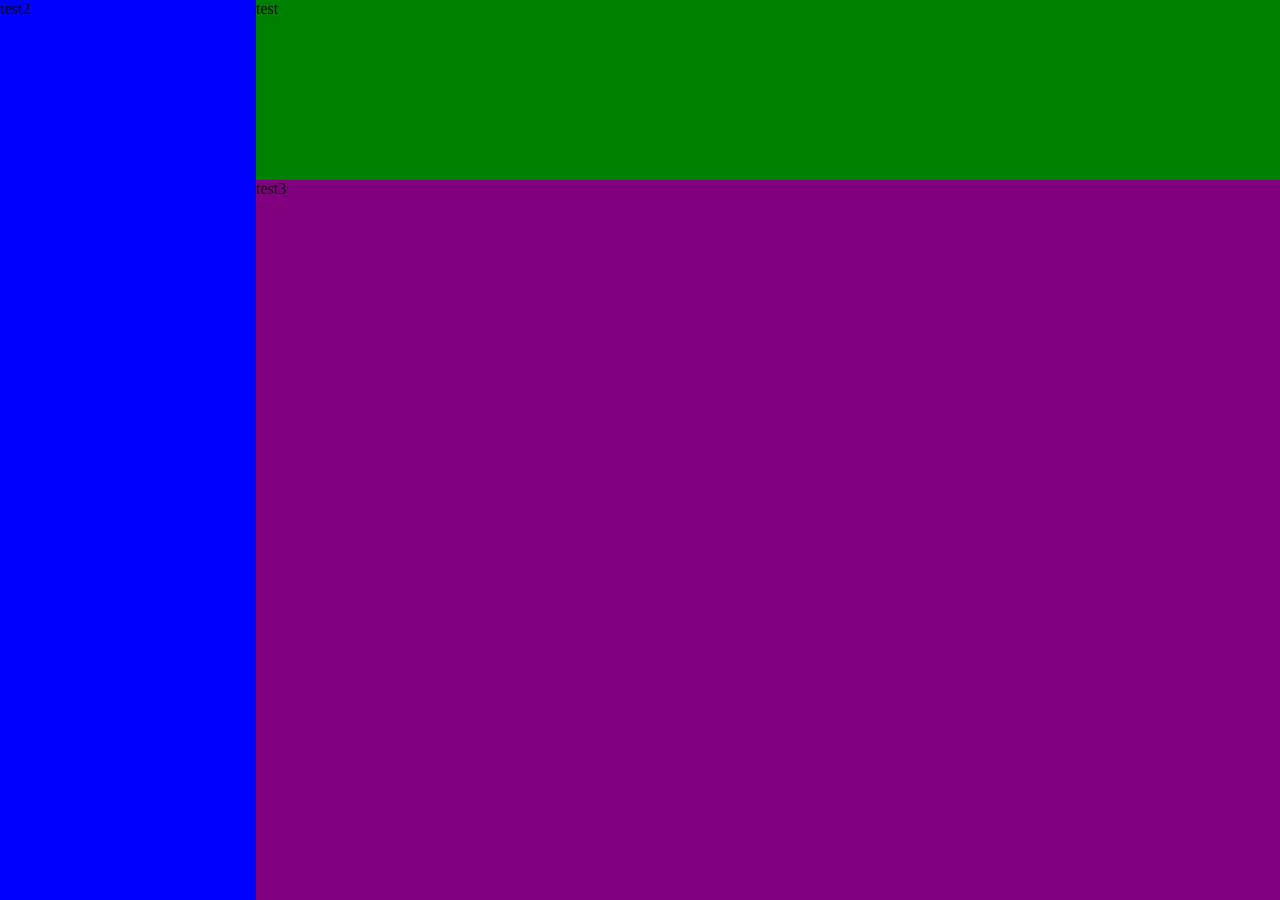
==== index.html @ ccec9610 "Create initial grid layout Created initial grid layout with 3 distinct sections." ====
<!DOCTYPE html>
<html lang="en">
  <head>
    <meta charset="UTF-8">
    <meta http-equiv="X-UA-Compatible" content="IE=edge">
    <meta name="viewport" content="width=device-width, initial-scale=1.0">
    <title>Admin Dashboard</title>
    <link rel="stylesheet" href="styles/style.css">
  </head>
  <body>
    <div class="container">

        <div class="header">
            test
        </div>

        <div class="sidebar">
            test2
        </div>

        <div class="main">
            test3
        </div>
    </div>
  </body>
</html>
---- styles/style.css ----
* {
    margin: 0;
    padding: 0;
    box-sizing: border-box;
}

html, 
body {
    height: 100vh;
    width: 100vw;
}

.container {
    display: grid;
    height: 100%;
    grid-template-columns: 1fr 4fr;
    grid-template-rows: 1fr 4fr;
}

.header {
    background-color: green;
    grid-column: 2 / 3;
}

.sidebar {
    background-color: blue;
    grid-column: 1 / 2;
    grid-row: 1 / 3;
}

.main {
    background-color: purple;
    grid-column: 2 / 3;
    grid-row: 2 / 3;
}
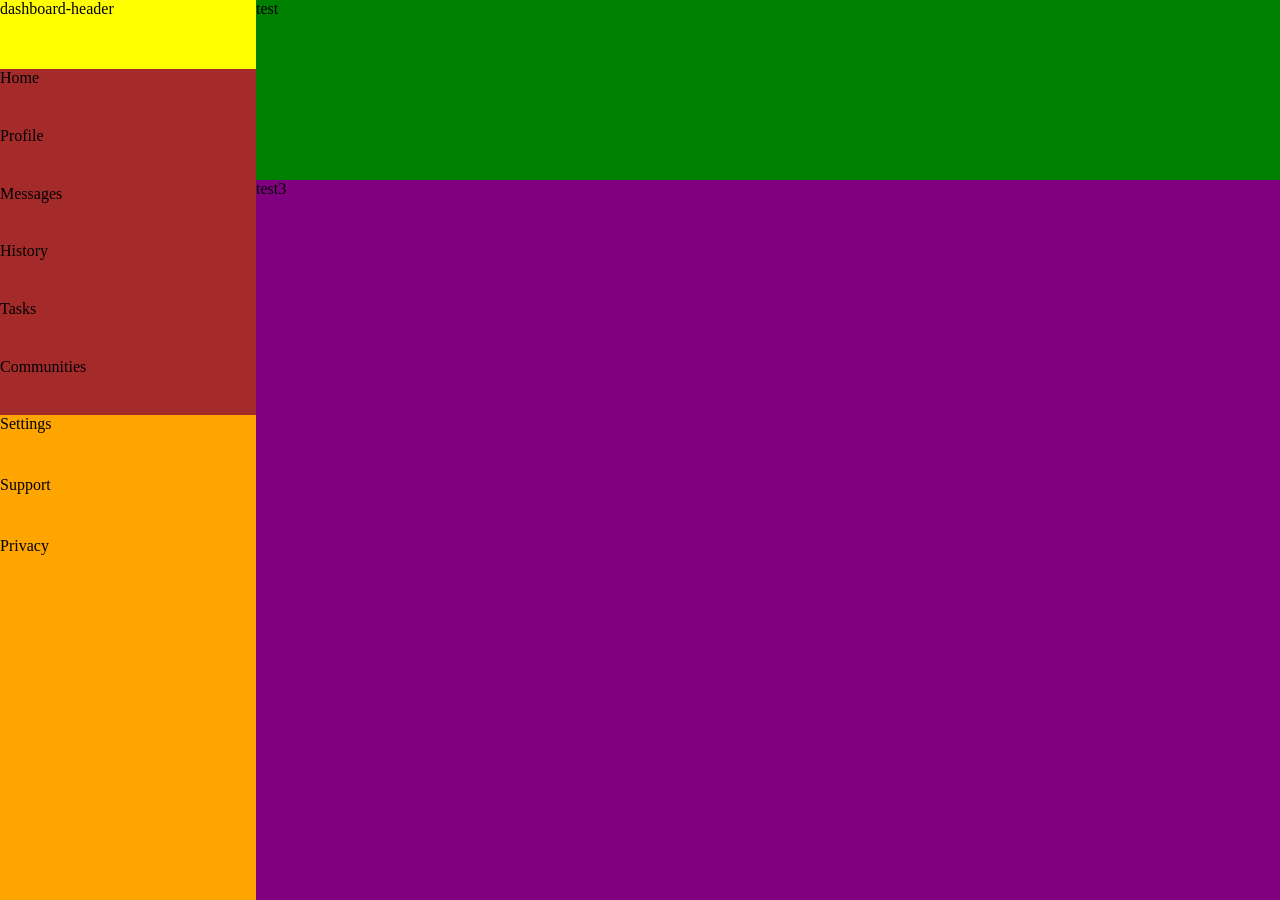
==== commit f9b5008a: "Create "grid within grid" in sidebar Created grid within the sidebar to better position links." ====
--- a/index.html
+++ b/index.html
@@ -15,7 +15,44 @@
         </div>
 
         <div class="sidebar">
-            test2
+            <div class="dashboard-header">
+                <div class="dashboard-label">
+                    dashboard-header
+                </div>
+            </div>
+
+            <div class="personal-link">
+                <div class="home-link">
+                    Home
+                </div>
+                <div class="profile-link">
+                    Profile
+                </div>
+                <div class="messages-link">
+                    Messages
+                </div>
+                <div class="history-link">
+                    History
+                </div>
+                <div class="tasks-link">
+                    Tasks
+                </div>
+                <div class="communities-link">
+                    Communities
+                </div>
+            </div>
+
+            <div class="settings">
+                <div class="settings-link">
+                    Settings
+                </div>
+                <div class="support-link">
+                    Support
+                </div>
+                <div class="privacy-link">
+                    Privacy
+                </div>
+            </div>
         </div>
 
         <div class="main">
--- a/styles/style.css
+++ b/styles/style.css
@@ -26,6 +26,24 @@
     background-color: blue;
     grid-column: 1 / 2;
     grid-row: 1 / 3;
+    display: grid;
+    grid-template-rows: 1fr 5fr 7fr;
+}
+
+.dashboard-header {
+    background-color: yellow;
+}
+
+.personal-link {
+    background-color: brown;
+    display: grid;
+    grid-template-rows: repeat(6, 1fr);
+}
+
+.settings {
+    background-color: orange;
+    display: grid;
+    grid-template-rows: repeat(8, 1fr);
 }
 
 .main {
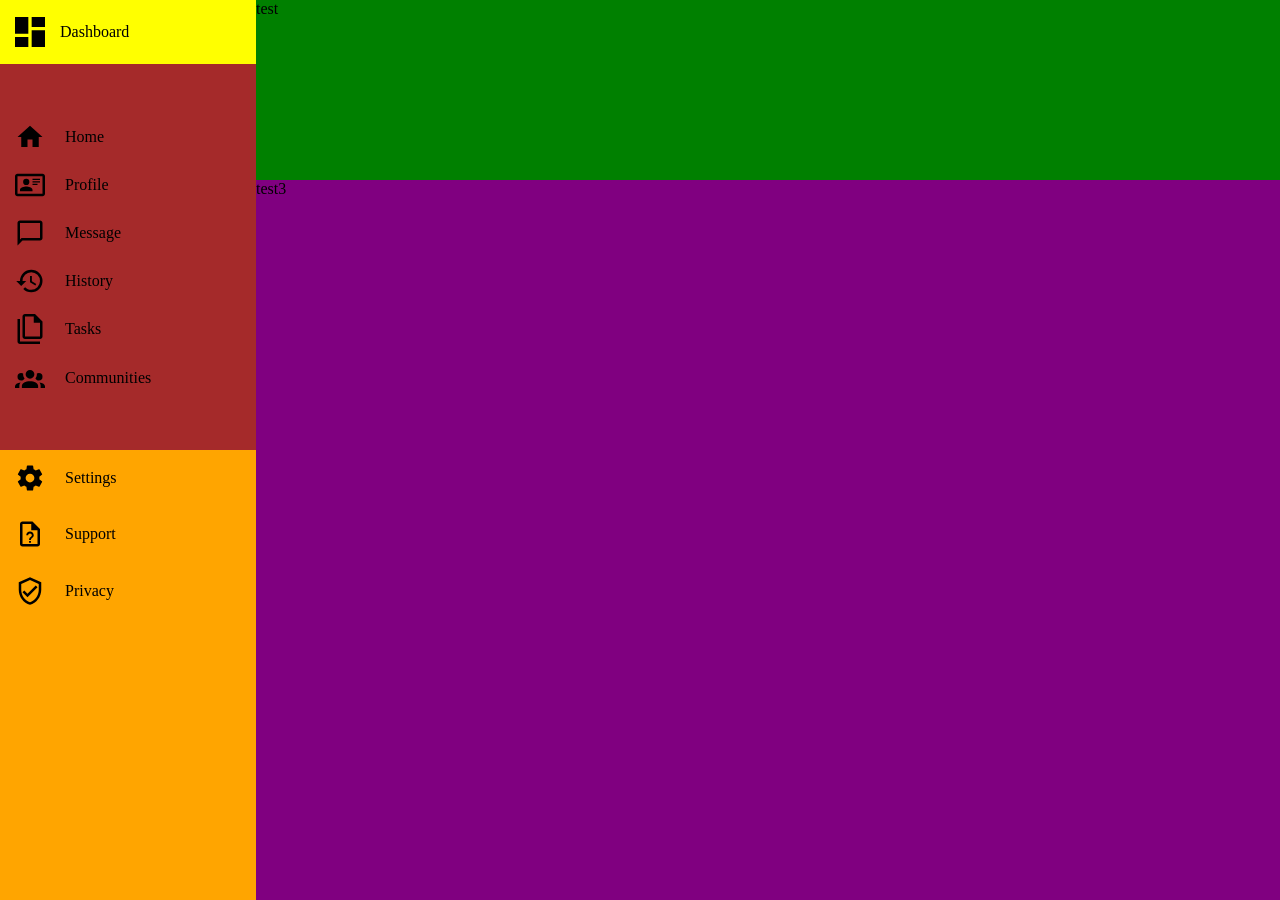
==== commit 50e37bc9: "Complete initial design of sidebar Use grid in sidebar and insert icons and their link labels." ====
--- a/index.html
+++ b/index.html
@@ -16,41 +16,53 @@
 
         <div class="sidebar">
             <div class="dashboard-header">
-                <div class="dashboard-label">
-                    dashboard-header
-                </div>
+                <!-- <div class="dashboard-label"> -->
+                <img src="images/view-dashboard.svg" id="dashboard-icon">
+                <p id="dashboard-text">Dashboard</p>
+                <!-- </div> -->
             </div>
 
             <div class="personal-link">
+                <div></div>
                 <div class="home-link">
-                    Home
+                    <img src="images/home.svg" id="home-icon">
+                    <p id="home-text">Home</p>
                 </div>
                 <div class="profile-link">
-                    Profile
+                    <img src="images/card-account-details-outline.svg" id="profile-icon">
+                    <p id="profile-text">Profile</p>
                 </div>
                 <div class="messages-link">
-                    Messages
+                    <img src="images/message-outline.svg" id="message-icon">
+                    <p id="message-text">Message</p>
                 </div>
                 <div class="history-link">
-                    History
+                    <img src="images/history.svg" id="history-icon">
+                    <p id="history-text">History</p>
                 </div>
                 <div class="tasks-link">
-                    Tasks
+                    <img src="images/file-multiple-outline.svg" id="tasks-icon">
+                    <p id="tasks-text">Tasks</p>
                 </div>
                 <div class="communities-link">
-                    Communities
+                    <img src="images/account-group.svg" id="communities-icon">
+                    <p id="communities-text">Communities</p>
+                    <div></div>
                 </div>
             </div>
 
             <div class="settings">
                 <div class="settings-link">
-                    Settings
+                    <img src="images/cog.svg" id="settings-icon">
+                    <p id="settings-text">Settings</p>
                 </div>
                 <div class="support-link">
-                    Support
+                    <img src="images/file-question-outline.svg" id="support-icon">
+                    <p id="support-text">Support</p>
                 </div>
                 <div class="privacy-link">
-                    Privacy
+                    <img src="images/shield-check-outline.svg" id="privacy-icon">
+                    <p id="privacy-text">Privacy</p>
                 </div>
             </div>
         </div>
--- a/styles/style.css
+++ b/styles/style.css
@@ -27,17 +27,54 @@
     grid-column: 1 / 2;
     grid-row: 1 / 3;
     display: grid;
-    grid-template-rows: 1fr 5fr 7fr;
+    grid-template-rows: 1fr 6fr 7fr;
+    /* place-items: center; */
 }
+
+/* .dashboard-label {
+    place-items: center;
+} */
 
 .dashboard-header {
     background-color: yellow;
+    display: flex;
+    /* flex-direction: column; */
+    align-items: center;
+    padding-left: 10px;
+}
+
+.dashboard-header img {
+    height: 40px;
+    width: 40px;
+    margin-right: 10px;
+}
+
+.dashboard-header p {
+    display: inline;
 }
 
 .personal-link {
     background-color: brown;
     display: grid;
-    grid-template-rows: repeat(6, 1fr);
+    grid-template-rows: repeat(8, 1fr);
+}
+
+.personal-link div,
+.settings div{
+    display: flex;
+    align-items: center;
+    padding-left: 15px;
+}
+
+.personal-link img,
+.settings img {
+    height: 30px;
+    width: 30px;
+    margin-right: 20px;
+}
+
+.personal-link p {
+    display: inline;
 }
 
 .settings {
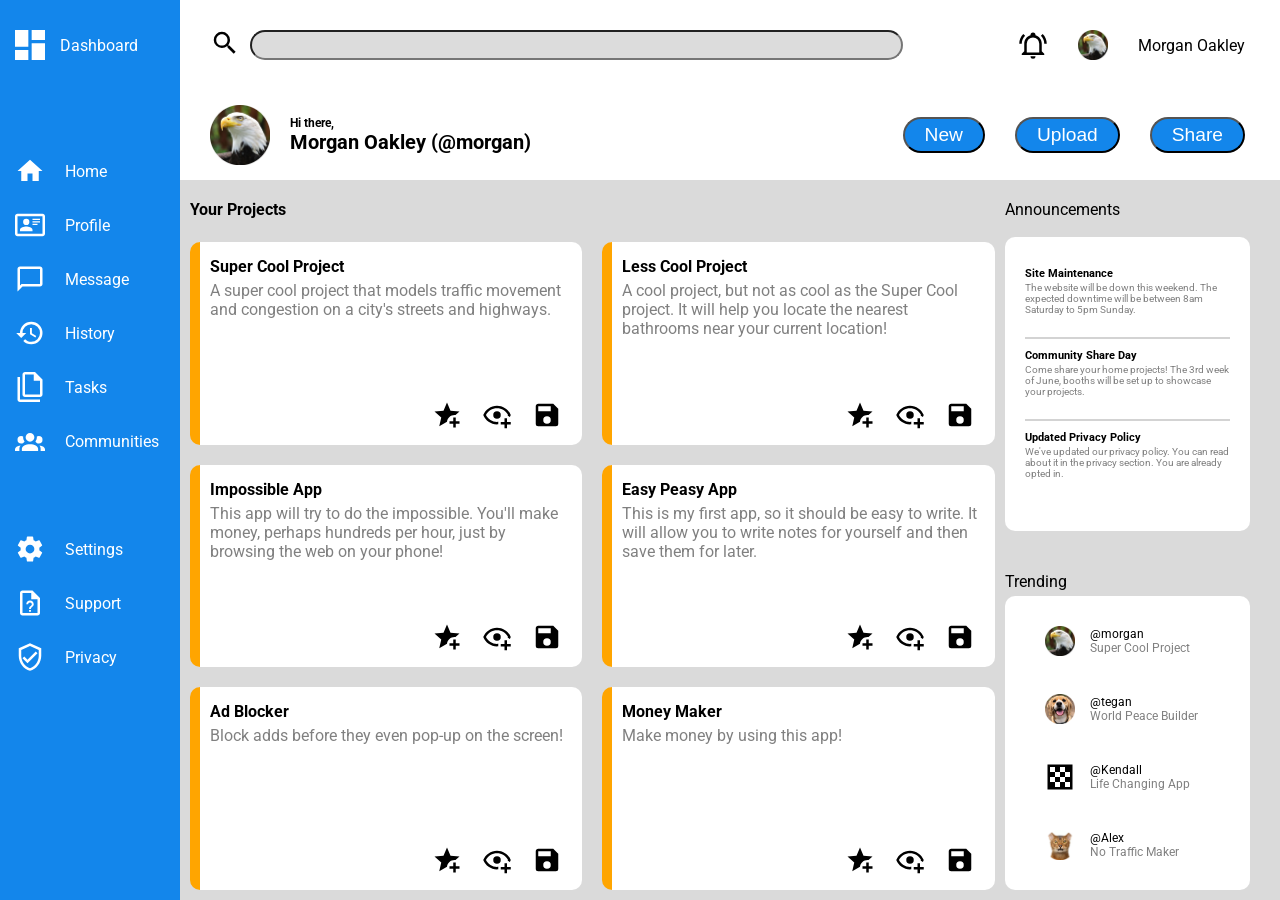
==== commit 8a79bd01: "Rename files Renamed index2.html to index.html Renamed style2.css to style.css" ====
--- a/index.html
+++ b/index.html
@@ -11,7 +11,27 @@
     <div class="container">
 
         <div class="header">
-            test
+            <div class="search">
+                <label for="search-box"><img src="images/magnify.svg"></label>
+                <input type="text" id="search-box" name="search-box" size="80">
+            </div>
+            <div class="alert">
+                <img src="images/bell-ring-outline.svg">
+                <img src="images/eagle.gif">
+                <p>Morgan Oakley</p>
+            </div>
+            <div class="greeting">
+                <img src="images/eagle.gif">
+                <div class="greeting-message">
+                    <p>Hi there,</p>
+                    <p>Morgan Oakley (@morgan)</p>
+                </div>
+            </div>
+            <div class="interaction">
+                <button>New</button>
+                <button>Upload</button>
+                <button>Share</button>
+            </div>
         </div>
 
         <div class="sidebar">
@@ -47,11 +67,8 @@
                 <div class="communities-link">
                     <img src="images/account-group.svg" id="communities-icon">
                     <p id="communities-text">Communities</p>
-                    <div></div>
-                </div>
-            </div>
-
-            <div class="settings">
+                </div>
+                <div></div>
                 <div class="settings-link">
                     <img src="images/cog.svg" id="settings-icon">
                     <p id="settings-text">Settings</p>
@@ -68,7 +85,154 @@
         </div>
 
         <div class="main">
-            test3
+            <div class="projects-header">
+                <p>Your Projects</p>
+            </div>
+
+            <div class="announcements-header">
+                <p>Announcements</p>
+            </div>
+
+            <div class="projects-list">
+                <div class="individual-project">
+                    <div class="project-description">
+                        <p>Super Cool Project</p>
+                        <p>A super cool project that models traffic movement and 
+                            congestion on a city's streets and highways.
+                        </p>
+                    </div>
+                    <div class="project-interaction-icons">
+                        <img src="images/star-plus.svg">
+                        <img src="images/eye-plus-outline.svg">
+                        <img src="images/content-save.svg">
+                    </div>
+                </div>
+                <div class="individual-project">
+                    <div class="project-description">
+                        <p>Less Cool Project</p>
+                        <p>A cool project, but not as cool as the Super Cool project.
+                            It will help you locate the nearest bathrooms near your current
+                            location!
+                        </p>
+                    </div>
+                    <div class="project-interaction-icons">
+                        <img src="images/star-plus.svg">
+                        <img src="images/eye-plus-outline.svg">
+                        <img src="images/content-save.svg">
+                    </div>
+                </div>
+                <div class="individual-project">
+                    <div class="project-description">
+                        <p>Impossible App</p>
+                        <p>This app will try to do the impossible.  You'll make money,
+                            perhaps hundreds per hour, just by browsing the web on your
+                            phone!
+                        </p>
+                    </div>
+                    <div class="project-interaction-icons">
+                        <img src="images/star-plus.svg">
+                        <img src="images/eye-plus-outline.svg">
+                        <img src="images/content-save.svg">
+                    </div>
+                </div>
+                <div class="individual-project">
+                    <div class="project-description">
+                        <p>Easy Peasy App</p>
+                        <p>This is my first app, so it should be easy to write.  It will
+                            allow you to write notes for yourself and then save them for 
+                            later.
+                        </p>
+                    </div>
+                    <div class="project-interaction-icons">
+                        <img src="images/star-plus.svg">
+                        <img src="images/eye-plus-outline.svg">
+                        <img src="images/content-save.svg">
+                    </div>
+                </div>
+                <div class="individual-project">
+                    <div class="project-description">
+                        <p>Ad Blocker</p>
+                        <p>Block adds before they even pop-up on the screen!
+                        </p>
+                    </div>
+                    <div class="project-interaction-icons">
+                        <img src="images/star-plus.svg">
+                        <img src="images/eye-plus-outline.svg">
+                        <img src="images/content-save.svg">
+                    </div>
+                </div>
+                <div class="individual-project">
+                    <div class="project-description">
+                        <p>Money Maker</p>
+                        <p>Make money by using this app!
+                        </p>
+                    </div>
+                    <div class="project-interaction-icons">
+                        <img src="images/star-plus.svg">
+                        <img src="images/eye-plus-outline.svg">
+                        <img src="images/content-save.svg">
+                    </div>
+                </div>
+
+            </div>
+
+            <div class="announcements-trending-list">
+                <div class="announcements-list">
+                    <div class="announcement announcement-1">
+                        <p>Site Maintenance</p>
+                        <p>The website will be down this weekend.  The expected
+                            downtime will be between 8am Saturday to 5pm Sunday.  
+                        </p>
+                    </div>
+                    <div class="announcement announcement-2">
+                        <p>Community Share Day</p>
+                        <p>Come share your home projects!  The 3rd week of June,
+                            booths will be set up to showcase your projects.
+                        </p>
+                    </div>
+                    <div class="announcement announcement-3">
+                        <p>Updated Privacy Policy</p>
+                        <p>We've updated our privacy policy.  You can read about it in the
+                            privacy section.  You are already opted in.
+                        </p>
+                    </div>
+                </div>
+
+                <div class="trending-header">
+                    <p>Trending</p>
+                </div>
+
+                <div class="trending-list">
+                    <div class="trend">
+                        <img src="images/eagle.gif" class="trend-img">
+                        <div class="trend-message">
+                            <p class="trend-person">@morgan</p>
+                            <p class="trend-status">Super Cool Project</p>
+                        </div>
+                    </div>
+                    <div class="trend">
+                         <img src="images/dog.png" class="trend-img">
+                        <div class="trend-message">
+                            <p class="trend-person">@tegan</p>
+                            <p class="trend-status">World Peace Builder</p>
+                        </div>
+                    </div>
+                    <div class="trend">
+                         <img src="images/checkerboard.svg" class="trend-img">
+                        <div class="trend-message">
+                            <p class="trend-person">@Kendall</p>
+                            <p class="trend-status">Life Changing App</p>
+                        </div>
+                    </div>
+                    <div class="trend">
+                        <img src="images/cat.png" class="trend-img">
+                        <div class="trend-message">
+                            <p class="trend-person">@Alex</p>
+                            <p class="trend-status">No Traffic Maker</p>
+                        </div>
+                    </div>
+                </div>
+            </div>
         </div>
     </div>
   </body>
--- a/styles/style.css
+++ b/styles/style.css
@@ -1,13 +1,16 @@
+@import url('https://fonts.googleapis.com/css2?family=Great+Vibes&family=Roboto:ital,wght@0,100..900;1,100..900&display=swap');
+
 * {
     margin: 0;
     padding: 0;
     box-sizing: border-box;
 }
 
-html, 
+html,
 body {
     height: 100vh;
     width: 100vw;
+    font-family: "Roboto" ;
 }
 
 .container {
@@ -18,27 +21,100 @@
 }
 
 .header {
-    background-color: green;
-    grid-column: 2 / 3;
+    grid-column: 2 / 3;
+    display: grid;
+    grid-template-columns: 2fr 1fr;
+    grid-template-rows: 1fr 1fr;
+    padding: 0px 35px 0px 30px;
+}
+
+.search {
+    grid-column: 1 / 2;
+    grid-row: 1 / 2;
+    display: flex;
+    align-items: center;
+}
+
+.search img {
+    height: 30px;
+    width: 30px;
+    margin-right: 10px;
+}
+
+.alert {
+    grid-column: 2 / 3;
+    grid-row: 1 / 2;
+    display: flex;
+    gap: 30px;
+    align-items: center;
+    justify-content: flex-end;
+}
+
+#search-box {
+    background-color:#DCDCDC;
+    border-radius: 20px;
+    height: 30px;
+}
+
+.alert img,
+.trend-img {
+    height: 30px;
+    width: 30px;
+}
+
+.greeting {
+    grid-column: 1 / 2;
+    grid-row: 2 / 3;
+    display: flex;
+    align-items: center;
+}
+
+.greeting img {
+    height: 60px;
+    width: 60px;
+    margin-right: 20px;
+}
+
+.greeting-message {
+    font-weight: bold;
+}
+
+.greeting-message > p {
+    font-size: 12px;
+}
+
+.greeting-message > p + p{
+    font-size: 20px;
+}
+
+.interaction {
+    grid-column: 2 / 3;
+    grid-row: 2 / 3;
+    display: flex;
+    align-items: center;
+    justify-content: flex-end;
+    gap: 30px;
+}
+
+.interaction button {
+    padding: 5px 20px;
+    background-color: rgb(19, 134, 235);
+    color: white;
+    border-radius: 20px;
+    font-size: 1.2em;
 }
 
 .sidebar {
-    background-color: blue;
+    background-color: rgb(19, 134, 235);
     grid-column: 1 / 2;
     grid-row: 1 / 3;
     display: grid;
-    grid-template-rows: 1fr 6fr 7fr;
-    /* place-items: center; */
-}
-
-/* .dashboard-label {
-    place-items: center;
-} */
+    grid-template-rows: 1fr 90%;
+    color: white;
+}
 
 .dashboard-header {
-    background-color: yellow;
-    display: flex;
-    /* flex-direction: column; */
+    display: flex;
     align-items: center;
     padding-left: 10px;
 }
@@ -47,6 +123,7 @@
     height: 40px;
     width: 40px;
     margin-right: 10px;
+    filter: brightness(0) invert(1);
 }
 
 .dashboard-header p {
@@ -54,13 +131,12 @@
 }
 
 .personal-link {
-    background-color: brown;
-    display: grid;
-    grid-template-rows: repeat(8, 1fr);
+    display: grid;
+    grid-template-rows: repeat(15, 1fr);
 }
 
 .personal-link div,
-.settings div{
+.settings div {
     display: flex;
     align-items: center;
     padding-left: 15px;
@@ -71,20 +147,152 @@
     height: 30px;
     width: 30px;
     margin-right: 20px;
+    filter: brightness(0) invert(1);
+
 }
 
 .personal-link p {
     display: inline;
 }
 
-.settings {
-    background-color: orange;
-    display: grid;
-    grid-template-rows: repeat(8, 1fr);
-}
-
 .main {
-    background-color: purple;
-    grid-column: 2 / 3;
-    grid-row: 2 / 3;
-}+    background-color: #DADADA;
+    grid-column: 2 / 3;
+    grid-row: 2 / 3;
+    display: grid;
+    grid-template-columns: 75% 25%;
+    grid-template-rows: 8% 92%;
+    padding-bottom: 10px;
+}
+
+.projects-header {
+    grid-column: 1 / 2;
+}
+
+.announcements-header {
+    grid-column: 2 / 3;
+}
+
+.projects-header p,
+.announcements-header p {
+    position: relative;
+    left: 0px;
+    top: 20px;
+}
+
+.projects-header p {
+    position: relative;
+    left: 10px;
+    top: 20px;
+    font-weight: bold;
+}
+
+.projects-list {
+    grid-column: 1 / 2;
+    grid-row: 2 / 3;
+    display: grid;
+    grid-template-columns: 1fr 1fr;
+    grid-template-rows: repeat(3, 1fr);
+    gap: 20px;
+    padding: 5px 10px 0px 10px;
+}
+
+.projects-list img {
+    height: 30px;
+    width: 30px;
+}
+
+.project-description > p:first-child {
+    font-weight: bold;
+    font-size: 16px;
+    margin-bottom: 5px;
+}
+
+.project-description > p:first-child + p {
+    color: gray;
+}
+
+.individual-project {
+    background-color: white;
+    border-left: 10px solid orange;
+    border-radius: 10px;
+    display: flex;
+    flex-direction: column;
+    justify-content:space-between;
+    padding: 15px 10px;
+}
+
+.project-interaction-icons {
+    align-self: flex-end;
+    display: flex;
+    padding-right: 10px;
+    gap: 20px;
+}
+
+.announcements-trending-list {
+    padding-right: 30px;
+    grid-column: 2 / 3;
+    grid-row: 2 / 3;
+    display: grid;
+    grid-template-rows: 45% 10% 45%;
+}
+
+.announcements-list,
+.trending-list {
+    background-color: white;
+    border-radius: 10px;
+    display: flex;
+    flex-direction: column;
+    align-items: stretch;
+    justify-content: space-between;
+    padding: 30px 20px 30px 20px;
+}
+
+.announcement {
+    flex-grow: 1;
+    padding-bottom: 5px;
+}
+
+.announcement > p:first-child {
+    font-weight: bold;
+    font-size: 11px;
+    margin-bottom: 2px;
+}
+
+.announcement > p:first-child + p {
+    font-size: 10px;
+    color: gray;
+}
+
+
+.announcement-1,
+.announcement-2 {
+    border-bottom: 2px solid #D3D3D3;
+}
+
+.announcement-2,
+.announcement-3 {
+    padding-top: 10px;
+}
+
+.trending-header {
+    display: flex;
+    flex-direction: column;
+    justify-content: end;
+    padding-bottom: 5px;
+}
+
+.trend {
+    display: flex;
+    align-items: center;
+    padding-left: 20px;
+    font-size: 12px;
+}
+
+.trend-message > p:first-child + p {
+    color: gray;
+}
+
+.trend img {
+    margin-right: 15px;
+}
